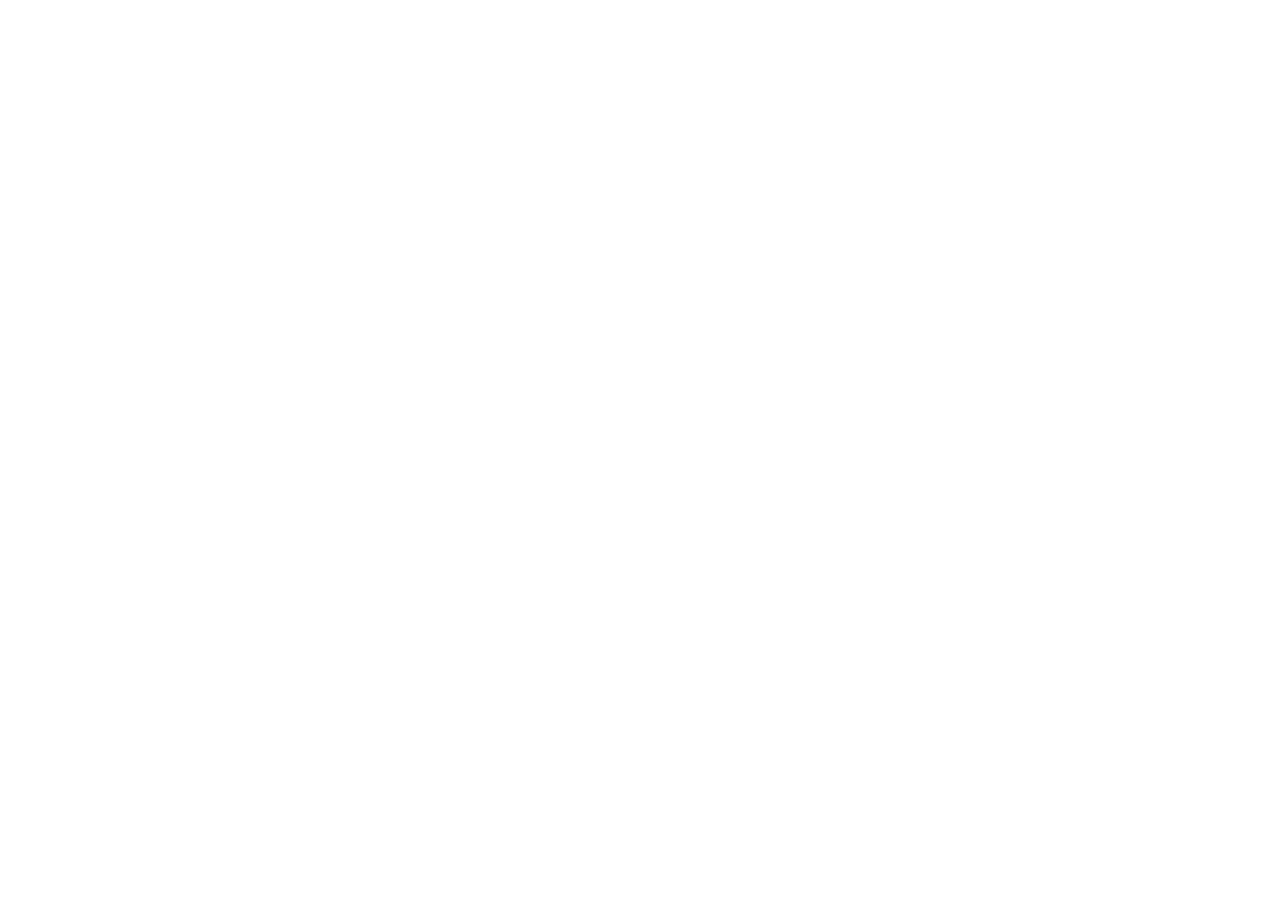
==== index.html @ de9bd092 "first commit" ====
<!DOCTYPE html>
<html lang="en">

<head>
    <meta charset="UTF-8">
    <meta http-equiv="X-UA-Compatible" content="IE=edge">
    <meta name="viewport" content="width=device-width, initial-scale=1.0">
    <title>Document</title>
    <link rel="stylesheet" href="./css/index.css">
</head>

<body>

</body>
<script src="./js/index.js"></script>

</html>
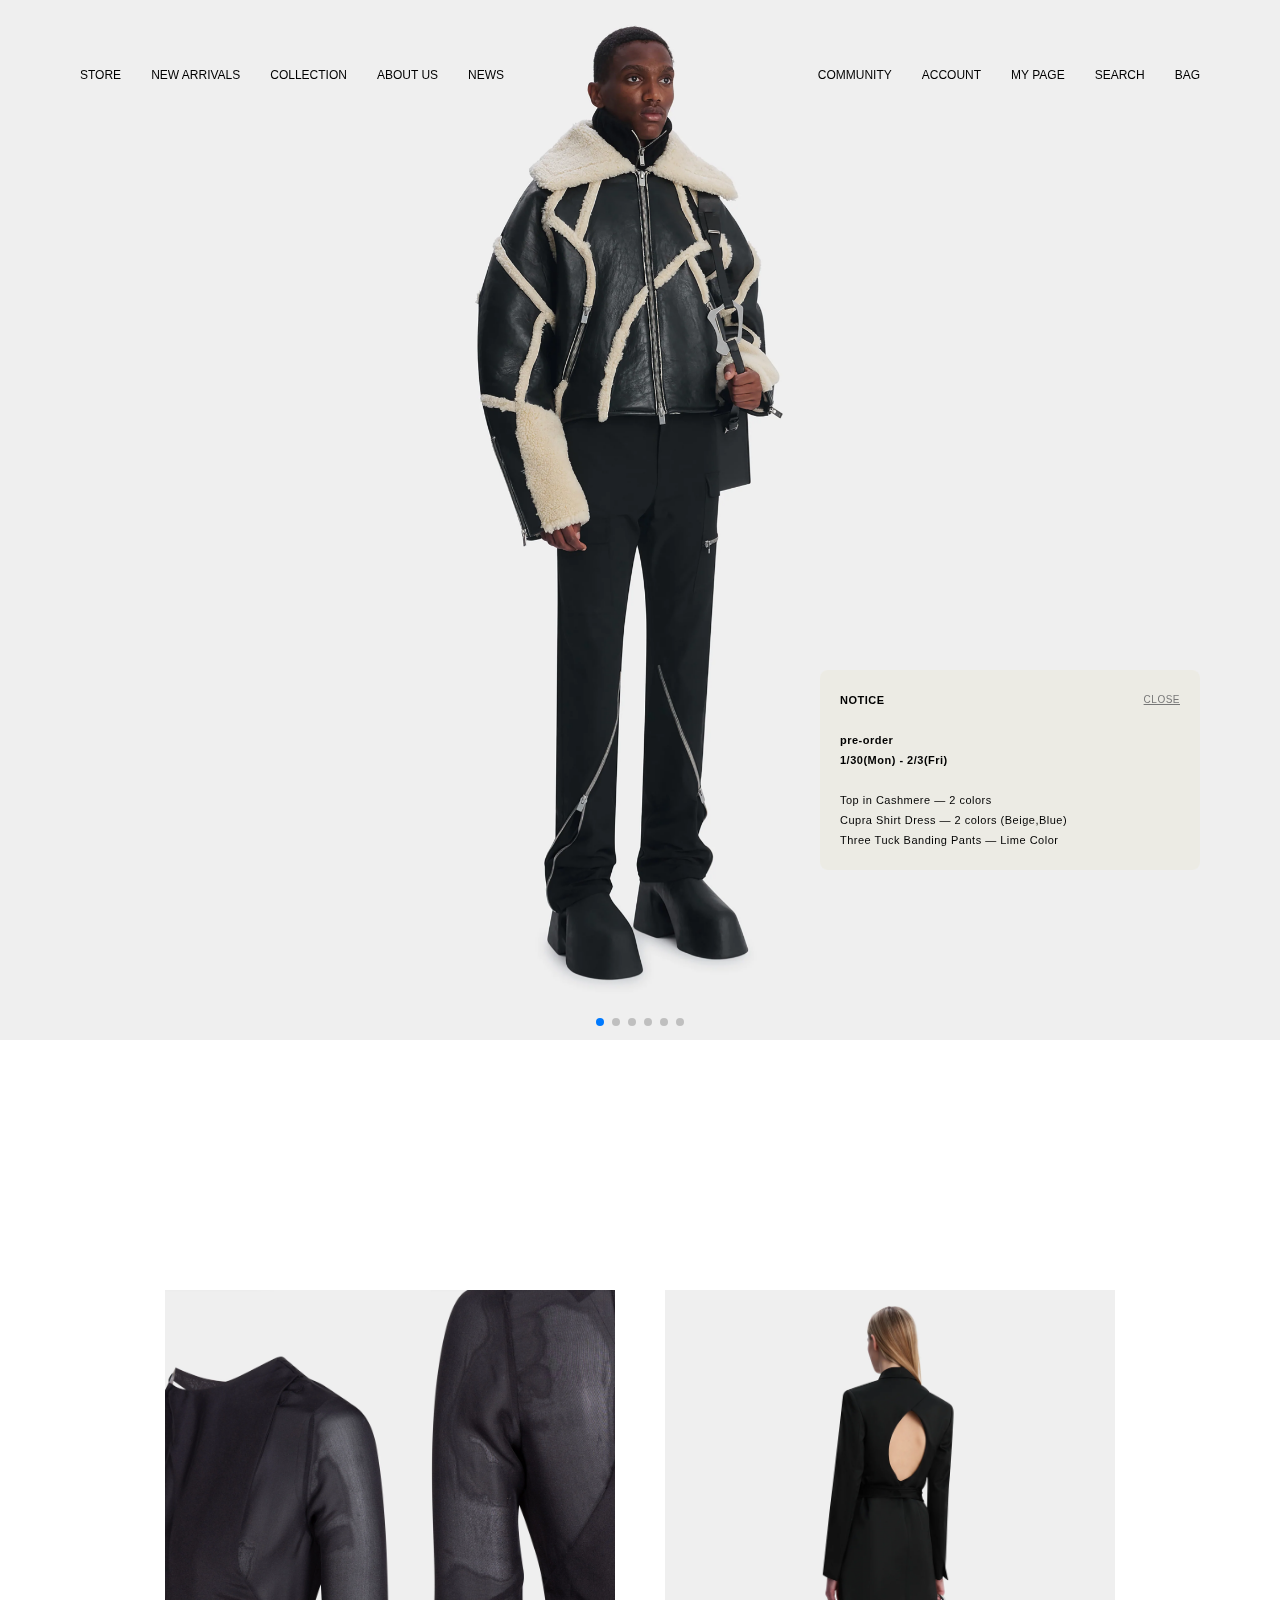
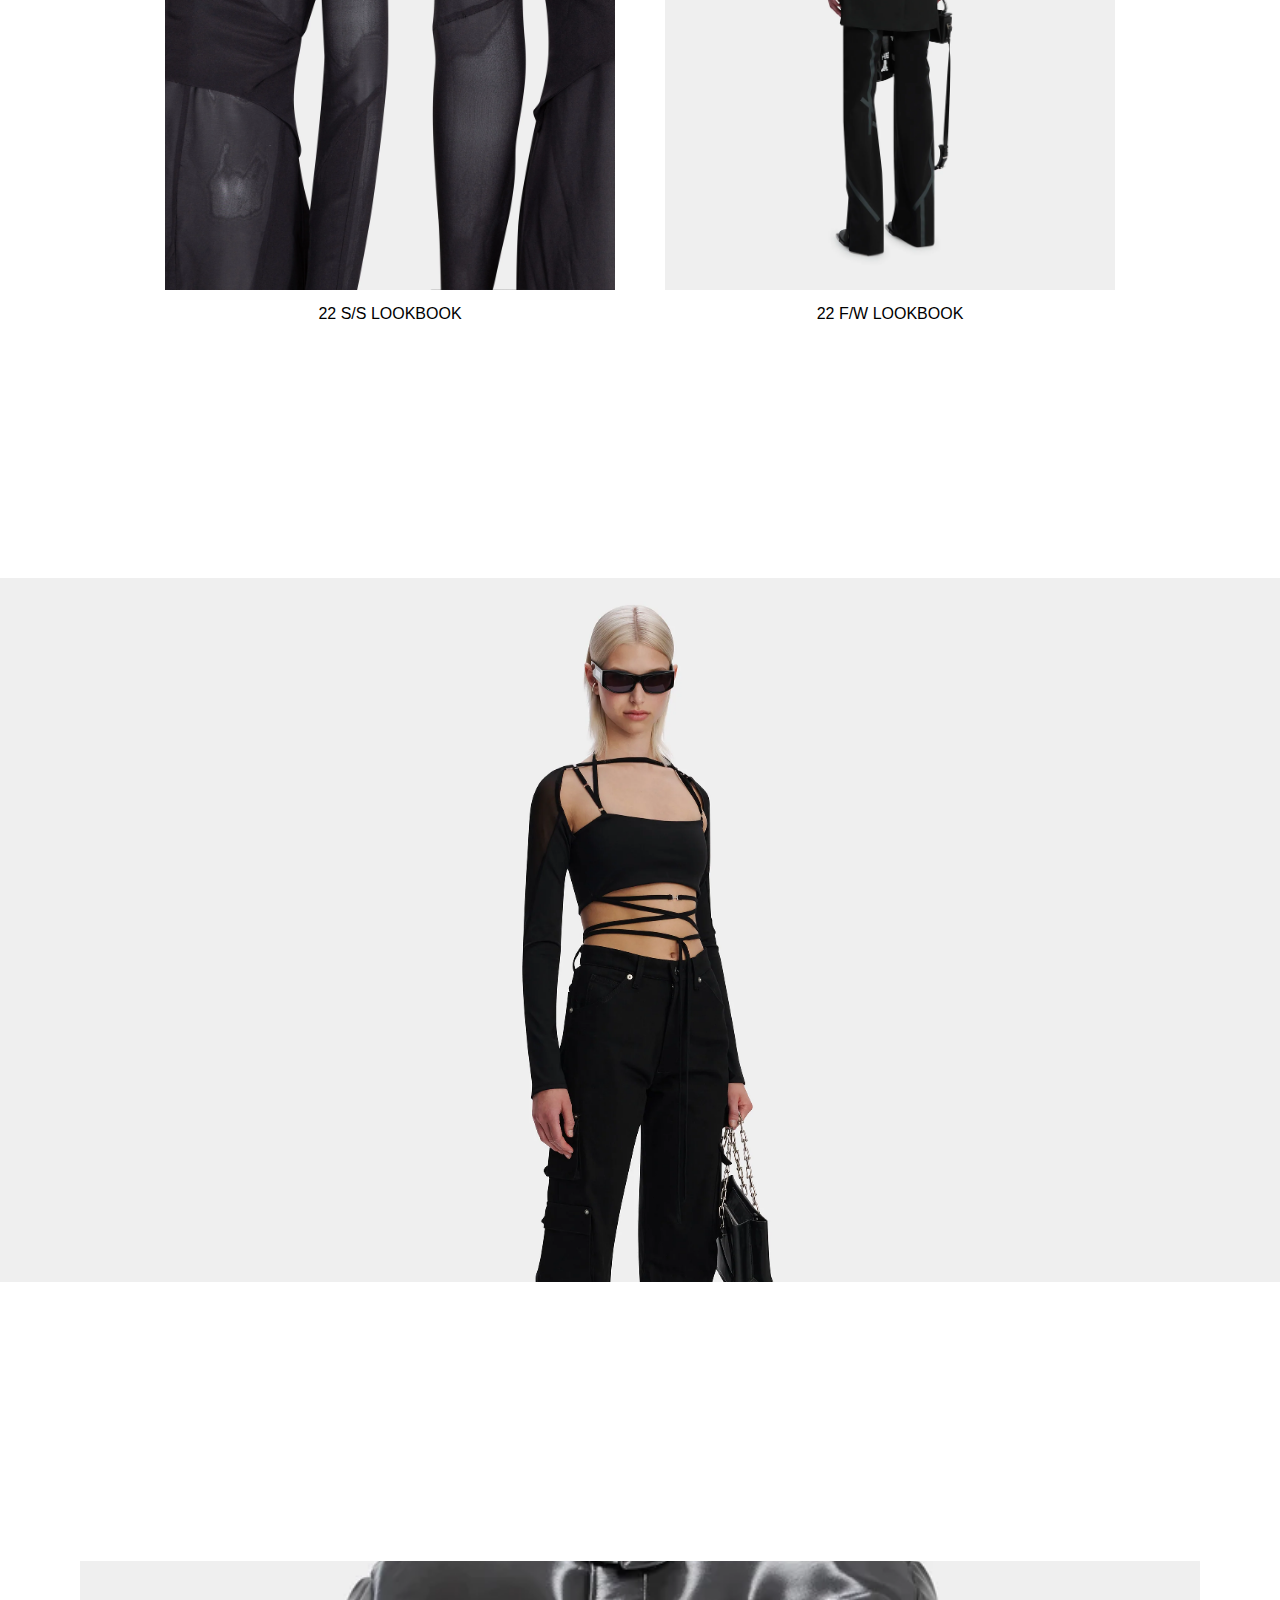
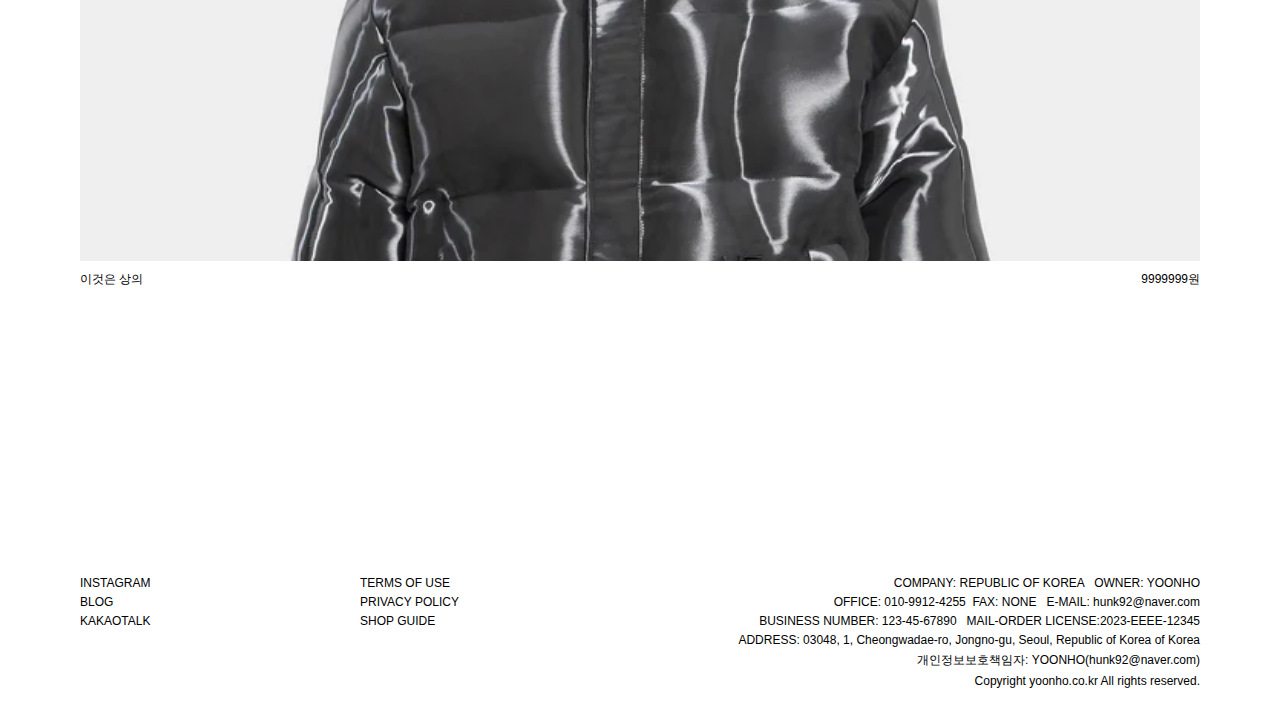
==== commit d8c62b17: "product page/item page updated" ====
--- a/index.html
+++ b/index.html
@@ -6,12 +6,67 @@
     <meta http-equiv="X-UA-Compatible" content="IE=edge">
     <meta name="viewport" content="width=device-width, initial-scale=1.0">
     <title>Document</title>
+    <link rel="stylesheet" href="./css/header.css">
     <link rel="stylesheet" href="./css/index.css">
+    <link rel="stylesheet" href="./css/common.css">
+    <script src="https://code.jquery.com/jquery-1.12.4.js"></script>
+    <link rel="stylesheet" href="https://cdn.jsdelivr.net/npm/swiper@8/swiper-bundle.min.css" />
+    <script src="https://cdn.jsdelivr.net/npm/swiper@8/swiper-bundle.min.js"></script>
+
 </head>
 
 <body>
+    <header id="header"></header>
+    <div class="overwrap"></div>
 
+    <div class="main_banner swiper mySwiper">
+        <div class="swiper-wrapper">
+        </div>
+        <div class="swiper-pagination"></div>
+    </div>
+    <div class="notice_window">
+        <b>NOTICE</b>
+        <br>
+        <br>
+        <b>
+            pre-order
+            <br>
+            1/30(Mon) - 2/3(Fri)
+            <br>
+        </b>
+        <br>
+        Top in Cashmere — 2 colors
+        <br>
+        Cupra Shirt Dress — 2 colors (Beige,Blue)
+        <br>
+        Three Tuck Banding Pants — Lime Color
+        <div class="close">CLOSE</div>
+    </div>
+    <div class="container">
+        <div class="first_sec">
+            <div class="b_thumb">
+                <div class="b_thumb_img"><img src="./img/index/ss.webp" alt="ss_look"></div>
+                <div class="b_thumb_txt">22 S/S LOOKBOOK</div>
+            </div>
+            <div class="b_thumb">
+                <div class="b_thumb_img"><img src="./img/index/fw.webp" alt="fw_look"></div>
+                <div class="b_thumb_txt">22 F/W LOOKBOOK</div>
+            </div>
+        </div>
+        <div class="second_sec"><img src="./img/banner/banner4.webp" alt=""></div>
+
+        <div class="third_sec">
+            <div class="per_banner swiper mySwiper">
+                <div class="swiper-wrapper">
+
+                </div>
+
+                <div class="swiper-pagination"></div>
+            </div>
+        </div>
+        <footer></footer>
 </body>
 <script src="./js/index.js"></script>
+<script src="./js/header.js"></script>
 
 </html>--- a/css/header.css
+++ b/css/header.css
@@ -0,0 +1,116 @@
+.header_wrap {
+
+    display: flex;
+    justify-content: space-between;
+    padding: 50px 80px 0;
+    position: fixed;
+    width: 100%;
+    box-sizing: border-box;
+    z-index: 99999;
+    max-width: 1500px;
+    left: 50%;
+    transform: translate(-50%, 0);
+}
+
+.menu_sec,
+.account_sec,
+.logo_sec {
+    display: flex;
+    gap: 30px;
+    font-size: 12px;
+    height: 50px;
+    align-items: center;
+    flex: 1.5;
+}
+
+.account_sec {
+    justify-content: right;
+}
+
+.logo_sec {
+    width: 200px;
+    flex: 1;
+    justify-content: center;
+}
+
+.logo_sec>li>a>img {
+    width: 100%;
+}
+
+.container {
+    height: 1500px;
+}
+
+.menu_sec li,
+.account_sec li {
+    position: relative;
+    white-space: nowrap;
+    height: 50px;
+    display: flex;
+    align-items: center;
+    cursor: pointer;
+}
+
+.sub_menu {
+    position: absolute;
+    left: -10px;
+    top: 40px;
+    display: none;
+    padding-top: 30px;
+    line-height: 30px;
+    padding: 10px 10px;
+}
+
+.sub_menu ul li {
+    height: 30px;
+}
+
+.on {
+    display: block;
+}
+
+
+
+
+.overwrap {
+    position: fixed;
+    width: 100%;
+    height: calc(100vh);
+    z-index: 9999;
+    opacity: 0;
+    transition: opacity 0.3s;
+    display: none;
+    background: rgba(255, 255, 255, 0.9);
+    backdrop-filter: blur(11.5px);
+    -webkit-backdrop-filter: blur(11.5px);
+}
+
+.menu_sec li:hover .sub_menu {
+    display: block;
+}
+
+footer {
+    margin: 100px auto 0;
+    font-size: 12px;
+    display: flex;
+    padding: 120px 80px 20px;
+    max-width: 1500px;
+    clear: both;
+}
+
+footer div ul li {
+    padding-bottom: 5px;
+}
+
+.footer1 {
+    flex: 1;
+}
+
+.footer2 {
+    flex: 1;
+}
+
+.footer3 {
+    flex: 2;
+    text-align: right;
+}--- a/css/index.css
+++ b/css/index.css
@@ -0,0 +1,186 @@
+.notice_window {
+    position: fixed;
+    right: 80px;
+    bottom: 30px;
+    background: rgba(235, 233, 224, 0.7);
+    z-index: 99;
+    width: 340px;
+    height: auto;
+    border-radius: 8px;
+
+    padding: 20px;
+    color: #000;
+    line-height: 20px;
+    display: block;
+    font-weight: 400;
+    font-size: 11px;
+    letter-spacing: 0.5px;
+    text-align: left;
+    background-position: center;
+    background-repeat: no-repeat;
+    background-size: cover;
+}
+
+.notice_window .close {
+    cursor: pointer;
+    position: absolute;
+    right: 20px;
+    top: 20px;
+    font-size: 10px;
+    color: #777;
+    text-decoration: underline;
+}
+
+.swiper-slide img {
+    /* display: block; */
+    width: 100%;
+    height: 100%;
+    object-fit: cover;
+}
+
+.main_banner .swiper {
+    padding: 100px 0 0 0;
+}
+
+.slide_cover {
+    flex-direction: column;
+}
+
+.slide_img_box {
+    width: 100%;
+}
+
+.slide_img1 {
+    width: 100%;
+    height: 25vw;
+    background-color: aqua;
+}
+
+.slide_txt_box {
+    width: 100%;
+    font-size: 12px;
+    display: flex;
+    justify-content: space-between;
+    margin-top: 10px;
+}
+
+.first_sec {
+    width: 100%;
+    max-width: 1050px;
+    display: flex;
+    gap: 50px;
+    margin: 0 auto;
+    padding-top: 250px;
+    justify-content: center;
+}
+
+.b_thumb {
+    /* width: 450px;
+    height: 600px; */
+}
+
+.b_thumb_img {
+    width: 450px;
+    height: 600px;
+    background-color: aliceblue;
+    overflow: hidden;
+    display: flex;
+    justify-content: center;
+}
+
+.b_thumb_img>img {
+    height: 100%;
+}
+
+.b_thumb_txt {
+    text-align: center;
+    margin-top: 10px;
+    padding: 5px 20px;
+}
+
+.second_sec {
+    width: 100%;
+    height: 55vw;
+    background-color: antiquewhite;
+    margin-top: 250px;
+    overflow: hidden;
+}
+
+.second_sec>img {
+    width: 100%;
+}
+
+.third_sec {
+    position: relative;
+    height: 100%;
+}
+
+.third_sec {
+    /* background: #eee; */
+    font-family: Helvetica Neue, Helvetica, Arial, sans-serif;
+    font-size: 14px;
+    color: #000;
+    margin: 250px 0 0 0;
+    padding: 0 80px 40px;
+    height: 30vw;
+}
+
+.swiper {
+    width: 100%;
+    height: 100%;
+    /* margin: 100px 0 0 0; */
+}
+
+.swiper-slide {
+    text-align: center;
+    font-size: 18px;
+    background: #fff;
+
+    display: -webkit-box;
+    display: -ms-flexbox;
+    display: -webkit-flex;
+    display: flex;
+    -webkit-box-pack: center;
+    -ms-flex-pack: center;
+    -webkit-justify-content: center;
+    justify-content: center;
+    -webkit-box-align: center;
+    -ms-flex-align: center;
+    -webkit-align-items: center;
+    align-items: center;
+}
+
+.slide_img_box {
+    position: relative;
+    height: 300px;
+
+}
+
+.slide_img1,
+.slide_img2 {
+    width: 100%;
+    position: absolute;
+    height: 100%;
+    /* overflow: hidden; */
+}
+
+.slide_img2 {
+    display: none;
+}
+
+.slide_img_box:hover .slide_img1 {
+    display: none;
+}
+
+.slide_img_box:hover .slide_img2 {
+    display: block;
+}
+
+.slide_img_box:hover .slide_txt_box {
+    opacity: 0;
+}
+
+/* .slide_txt_box {
+    opacity: 0;
+    transition: all 0.3s;
+} */--- a/css/common.css
+++ b/css/common.css
@@ -0,0 +1,15 @@
+body {
+    margin: 0;
+    font-family: 'Noto Sans KR', sans-serif;
+}
+
+ul {
+    list-style: none;
+    padding: 0;
+    margin: 0;
+}
+
+a {
+    text-decoration: none;
+    color: inherit;
+}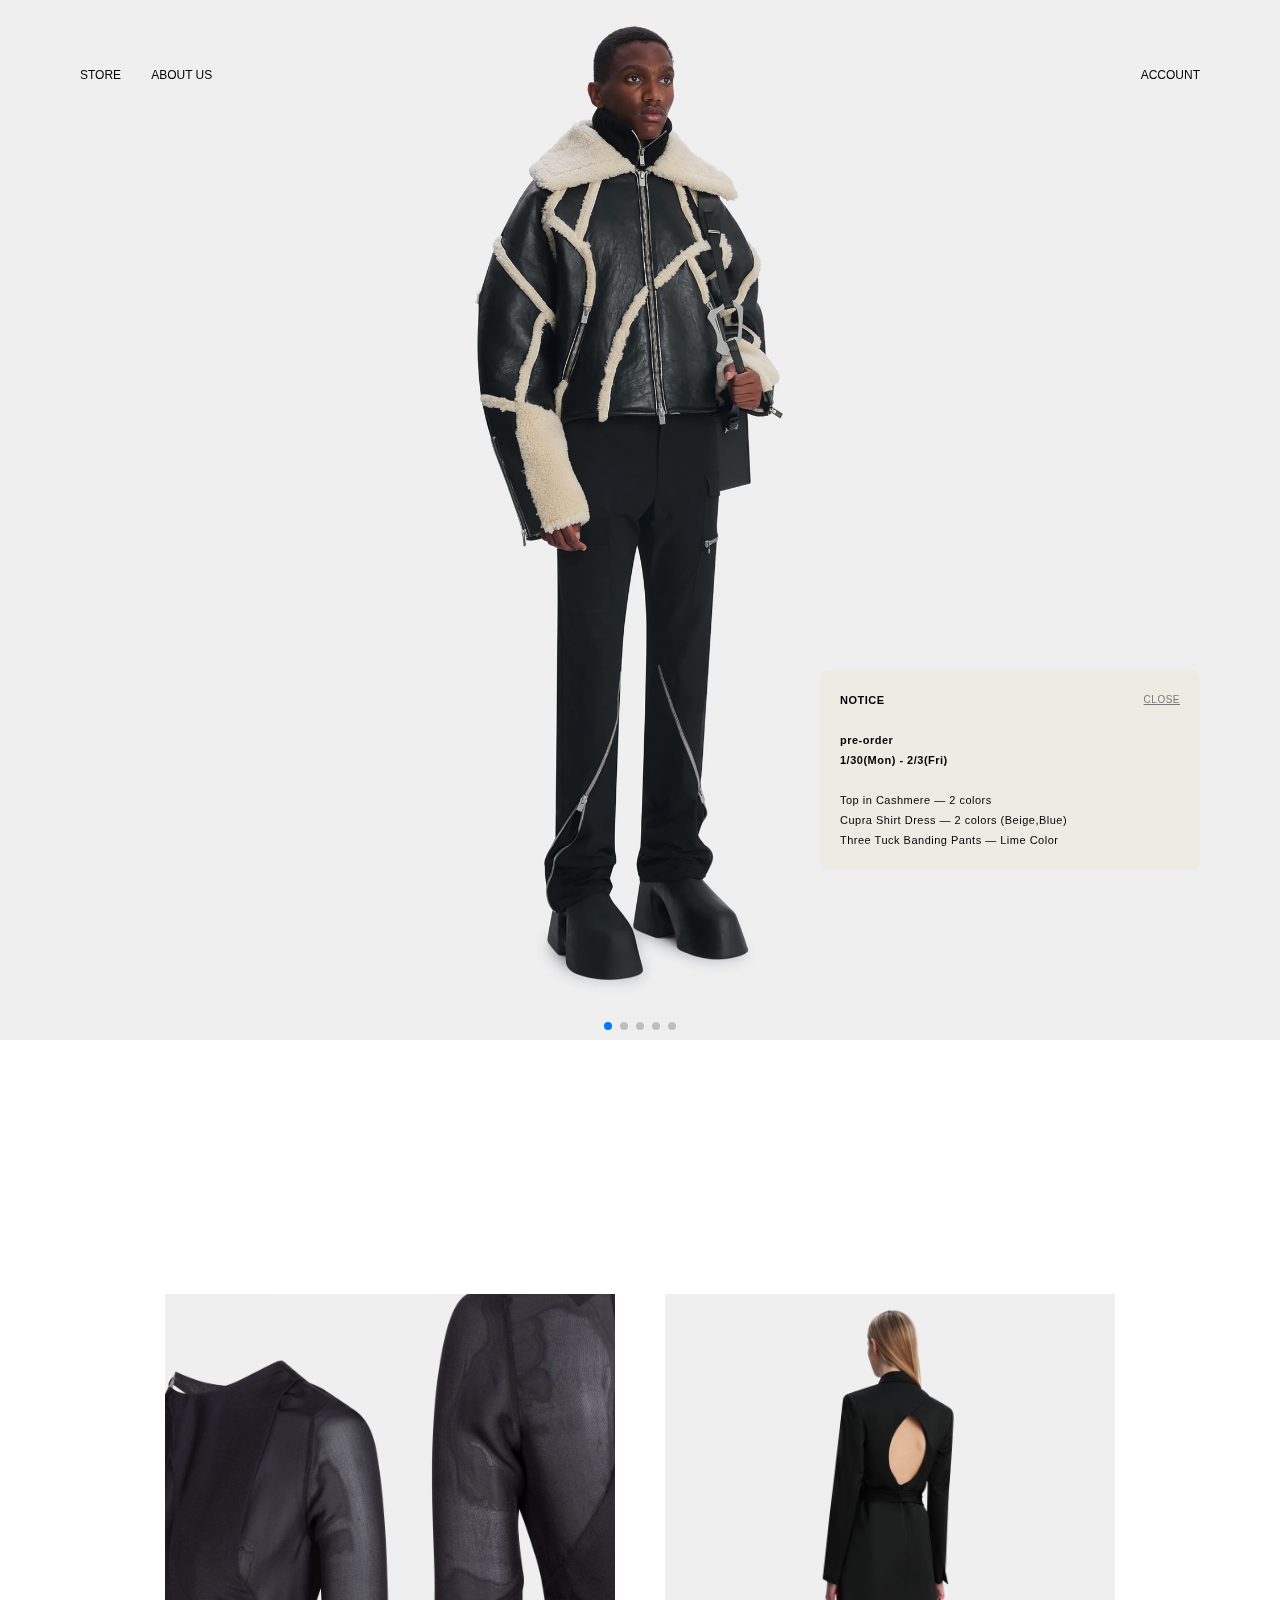
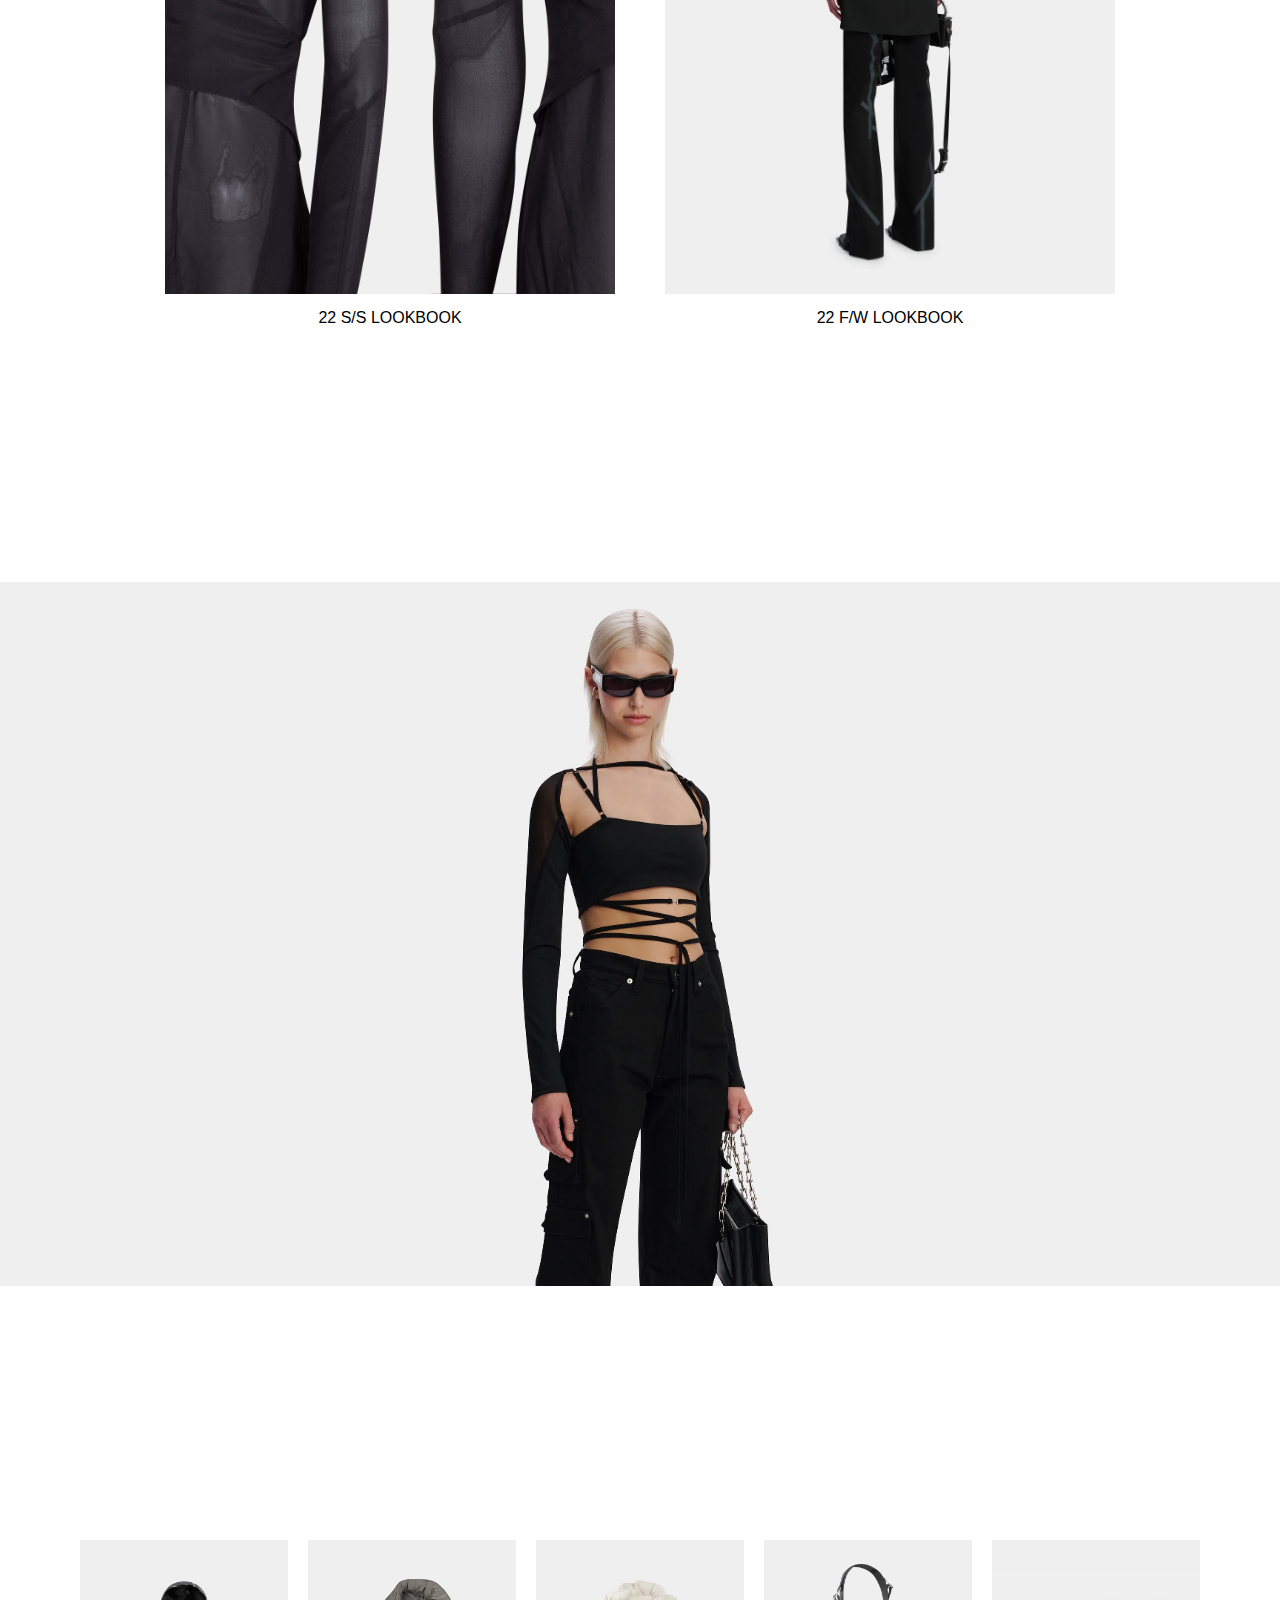
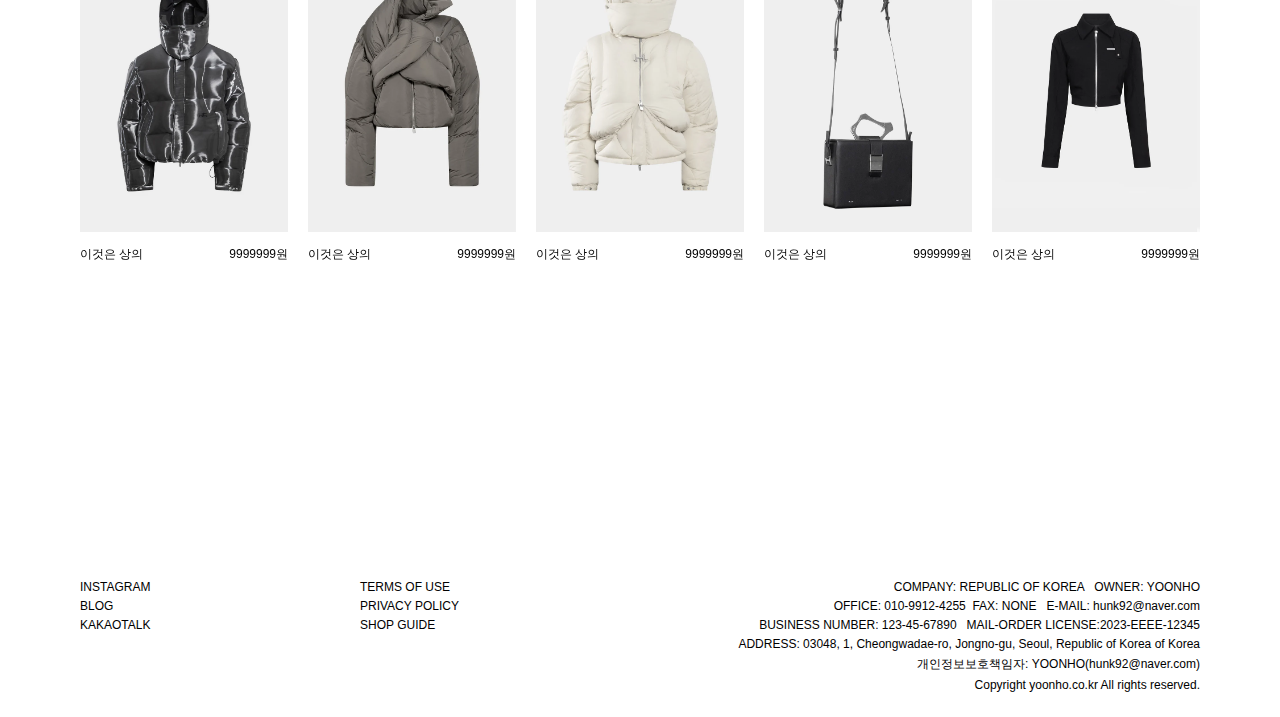
==== commit 475a20c6: "img/login page/join page updated" ====
--- a/index.html
+++ b/index.html
@@ -61,7 +61,7 @@
 
                 </div>
 
-                <div class="swiper-pagination"></div>
+                <!-- <div class="swiper-pagination"></div> -->
             </div>
         </div>
         <footer></footer>
--- a/css/index.css
+++ b/css/index.css
@@ -31,7 +31,7 @@
     text-decoration: underline;
 }
 
-.swiper-slide img {
+.banner img {
     /* display: block; */
     width: 100%;
     height: 100%;
@@ -53,7 +53,7 @@
 .slide_img1 {
     width: 100%;
     height: 25vw;
-    background-color: aqua;
+    /* background-color: aqua; */
 }
 
 .slide_txt_box {
@@ -82,7 +82,7 @@
 .b_thumb_img {
     width: 450px;
     height: 600px;
-    background-color: aliceblue;
+    /* background-color: aliceblue; */
     overflow: hidden;
     display: flex;
     justify-content: center;
@@ -101,7 +101,7 @@
 .second_sec {
     width: 100%;
     height: 55vw;
-    background-color: antiquewhite;
+    /* background-color: antiquewhite; */
     margin-top: 250px;
     overflow: hidden;
 }
@@ -126,12 +126,12 @@
 }
 
 .swiper {
-    width: 100%;
-    height: 100%;
+    /* width: 100%;
+    height: 100%; */
     /* margin: 100px 0 0 0; */
 }
 
-.swiper-slide {
+.per_banner {
     text-align: center;
     font-size: 18px;
     background: #fff;
@@ -156,12 +156,23 @@
 
 }
 
+.slide_img1>img,
+.slide_img2>img {
+    width: 100%;
+}
+
+.slide_cover {
+    cursor: pointer;
+}
+
 .slide_img1,
 .slide_img2 {
     width: 100%;
     position: absolute;
     height: 100%;
-    /* overflow: hidden; */
+    overflow: hidden;
+    display: flex;
+    align-items: center;
 }
 
 .slide_img2 {
